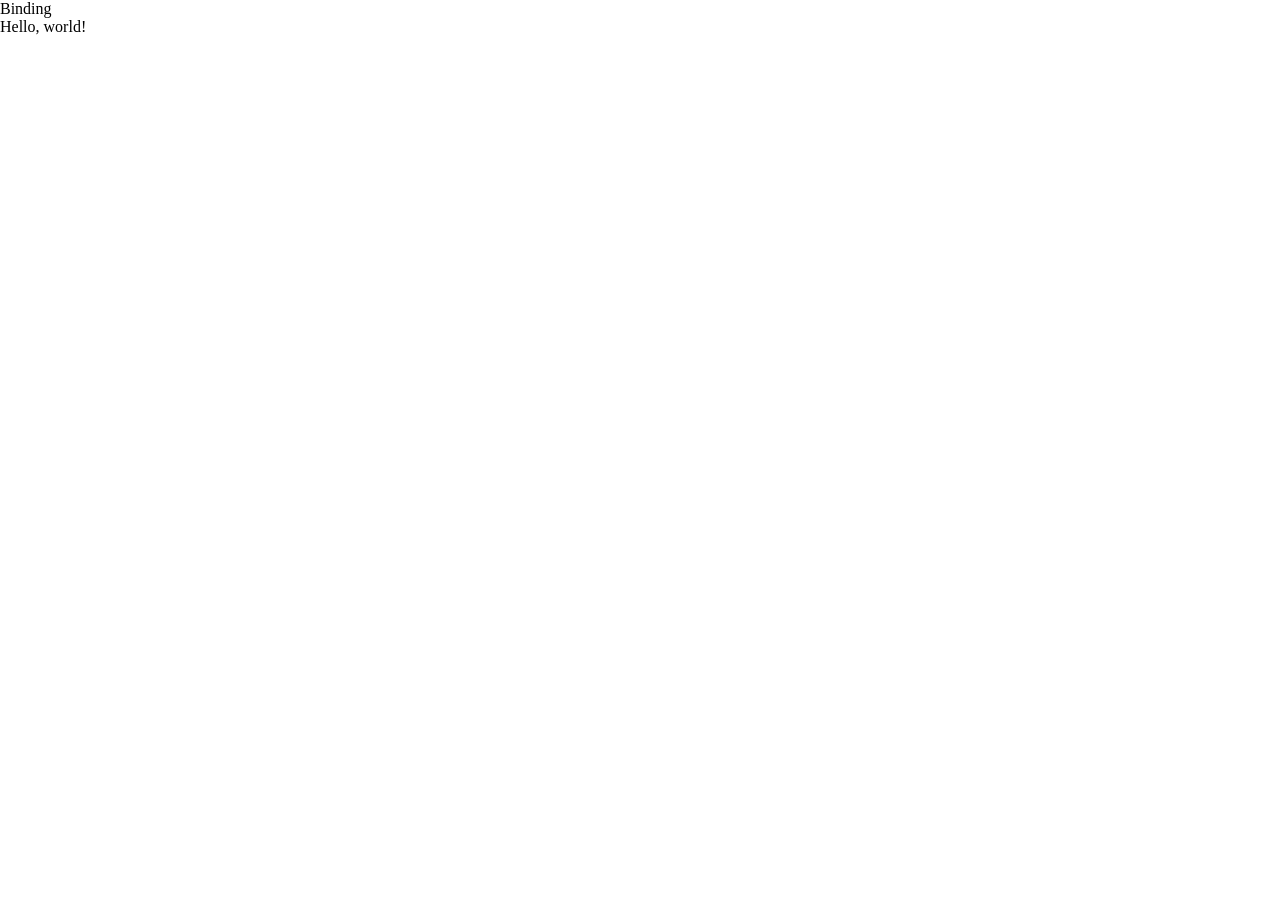
==== index.html @ 4f9f87b6 "Initial commit" ====
<html>
	<head>
		<meta name="viewport" content="width=device-width, initial-scale=1">
		<title>Binding</title>
		<link href="styles/reset.css" rel="stylesheet">
	</head>
	<body>
		<h1>Binding</h1>
		<p>Hello, world!</p>
	</body>
</html>
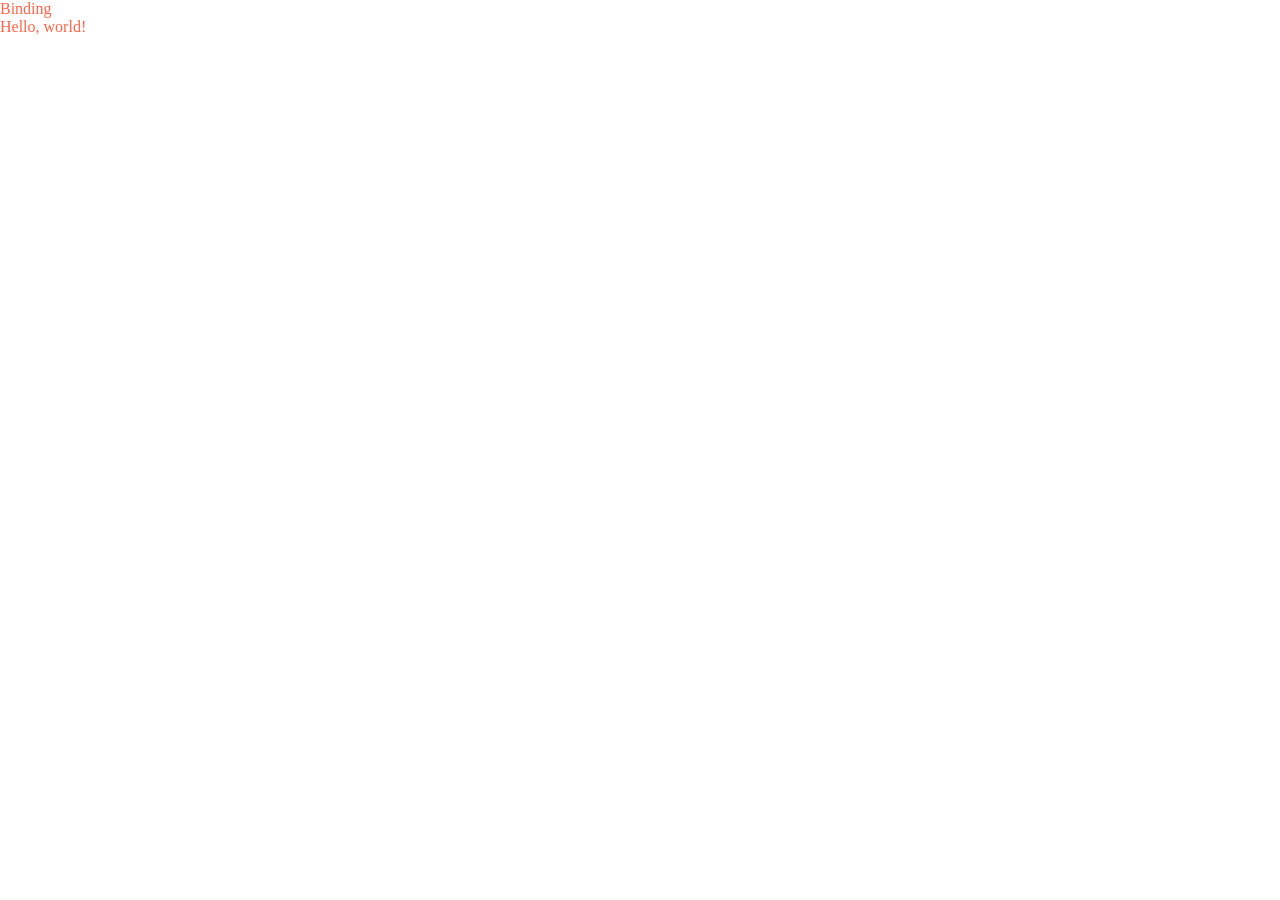
==== commit 83ebeee8: "Added common stylesheet" ====
--- a/index.html
+++ b/index.html
@@ -3,6 +3,7 @@
 		<meta name="viewport" content="width=device-width, initial-scale=1">
 		<title>Binding</title>
 		<link href="styles/reset.css" rel="stylesheet">
+		<link href="styles/common.css" rel="stylesheet">
 	</head>
 	<body>
 		<h1>Binding</h1>
--- a/styles/common.css
+++ b/styles/common.css
@@ -0,0 +1,3 @@
+body {
+	color: tomato;
+}
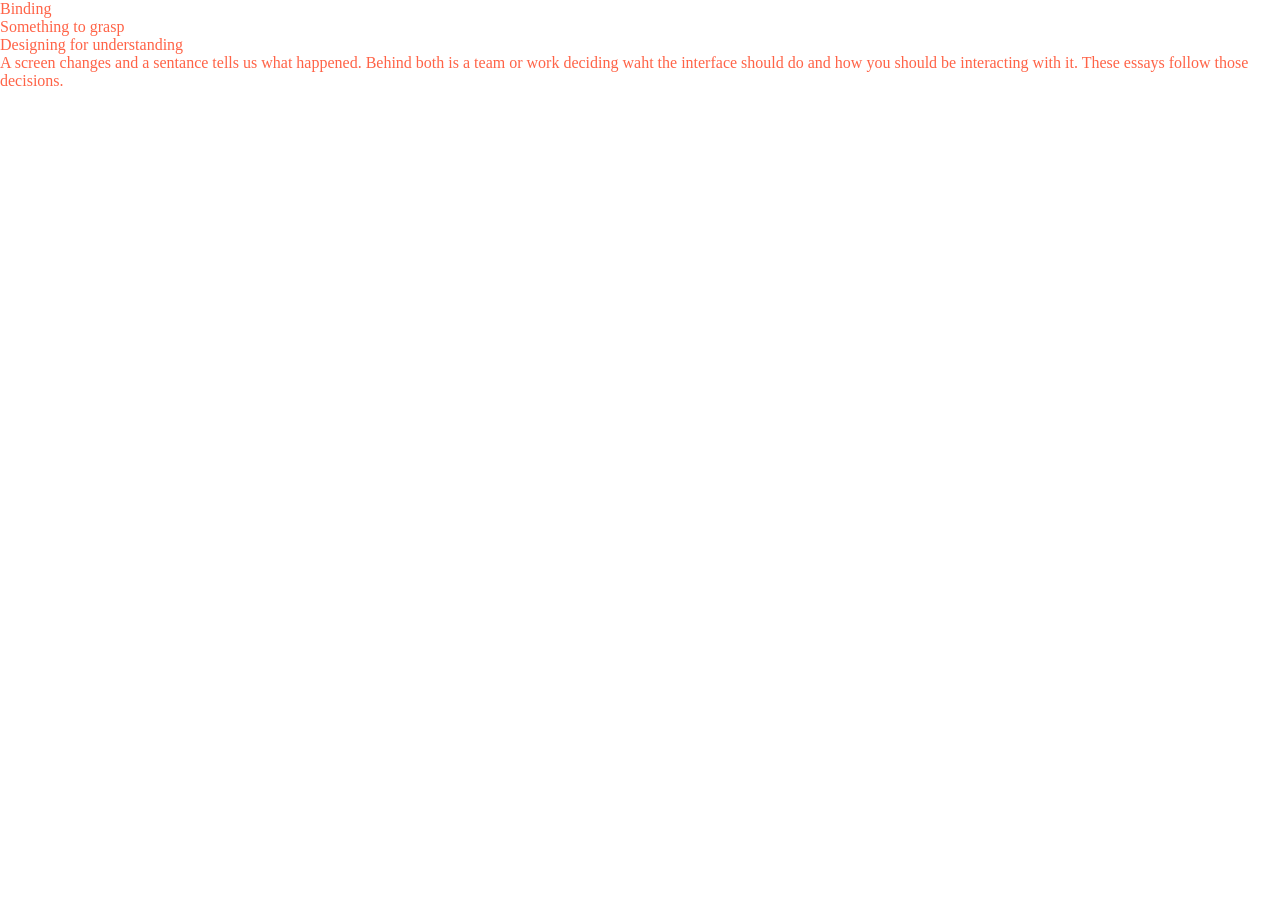
==== commit a7a6ef3c: "Testing" ====
--- a/index.html
+++ b/index.html
@@ -1,4 +1,4 @@
-<html>
+<!doctype html>
 	<head>
 		<meta name="viewport" content="width=device-width, initial-scale=1">
 		<title>Binding</title>
@@ -6,7 +6,19 @@
 		<link href="styles/common.css" rel="stylesheet">
 	</head>
 	<body>
-		<h1>Binding</h1>
-		<p>Hello, world!</p>
+		<header>
+			<p class="label">Binding</p>
+		</header>
+
+		<main>
+			<h1>Something to grasp</h1>
+
+			<section>
+				<h2 class="label">Designing for understanding</h2>
+				<p>A screen changes and a sentance tells us what happened. Behind both is a team or work deciding waht the interface should do and how you should be interacting with it. These essays follow those decisions. </p>
+			</section>
+
+
+		</main>
 	</body>
 </html>
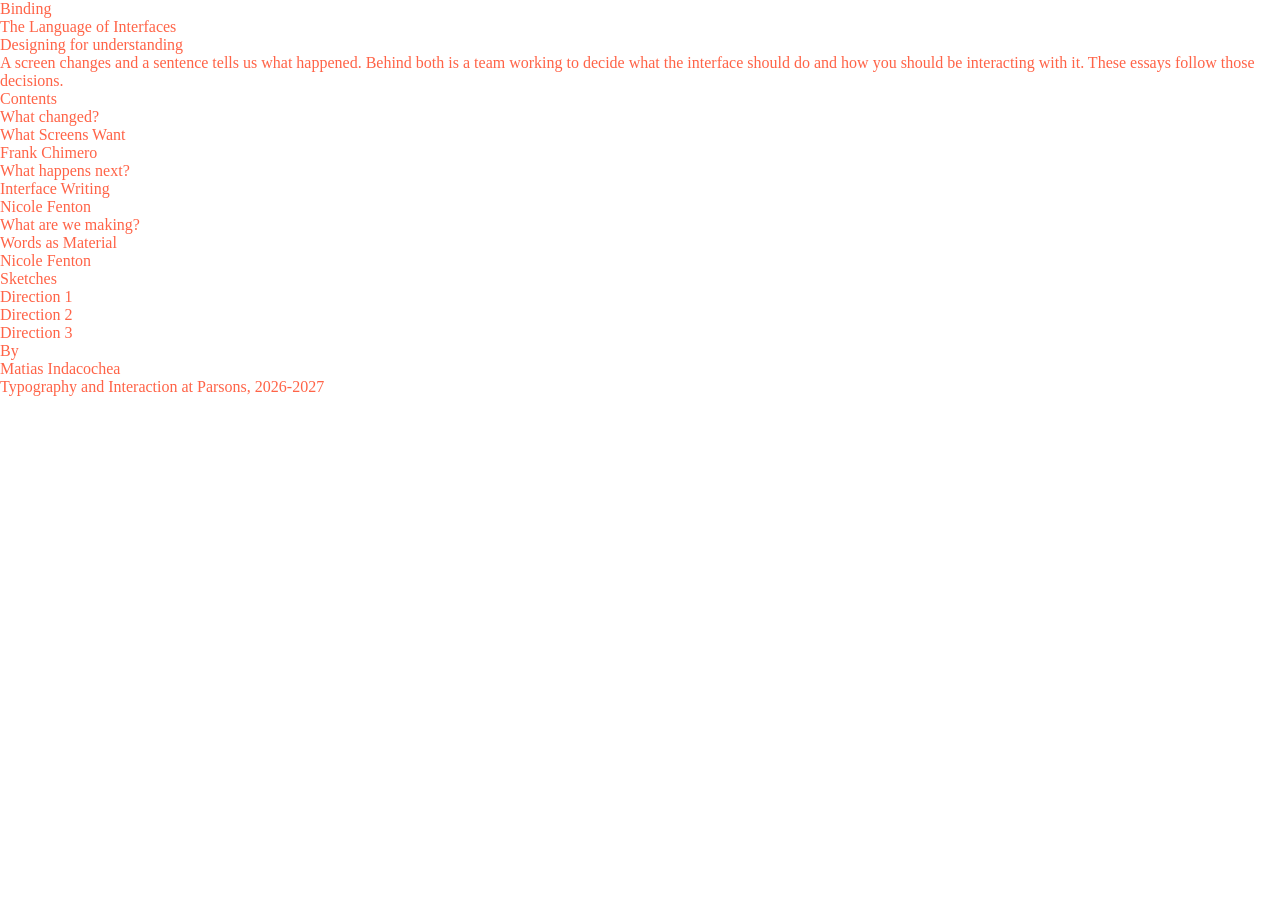
==== commit 7b631d02: "Html setup and polish for all directions" ====
--- a/index.html
+++ b/index.html
@@ -1,24 +1,61 @@
 <!doctype html>
+<html lang="eng">
+
 	<head>
 		<meta name="viewport" content="width=device-width, initial-scale=1">
 		<title>Binding</title>
 		<link href="styles/reset.css" rel="stylesheet">
 		<link href="styles/common.css" rel="stylesheet">
 	</head>
+
 	<body>
 		<header>
 			<p class="label">Binding</p>
 		</header>
 
 		<main>
-			<h1>Something to grasp</h1>
+			<h1>The Language of Interfaces</h1>
 
 			<section>
 				<h2 class="label">Designing for understanding</h2>
-				<p>A screen changes and a sentance tells us what happened. Behind both is a team or work deciding waht the interface should do and how you should be interacting with it. These essays follow those decisions. </p>
+				<p>A screen changes and a sentence tells us what happened. Behind both is a team working to decide what the interface should do and how you should be interacting with it. These essays follow those decisions. </p>
 			</section>
 
+			<section>
+				<h2 class="label">Contents</h2>
+				<ol>
+					<li>
+						<p>What changed?</p>
+						<p><cite>What Screens Want</cite></p>
+						<p class="label">Frank Chimero</p>
+					</li>
+					<li>
+						<p>What happens next?</p>
+						<p><cite>Interface Writing</cite></p>
+						<p class="label">Nicole Fenton</p>
+					</li>
+					<li>
+						<p>What are we making?</p>
+						<p><cite>Words as Material</cite></p>
+						<p class="label">Nicole Fenton</p>
+					</li>
+				</ol>
+			</section>
 
+			<nav>
+				<h2 class="label">Sketches</h2>
+				<ul>
+					<li><a href="direction-1/">Direction 1</a></li>
+					<li><a href="direction-2/">Direction 2</a></li>
+					<li><a href="direction-3/">Direction 3</a></li>
+				</ul>
+			</nav>
 		</main>
+
+		<footer>
+			<h2 class="label">By</h2>
+			<p>Matias Indacochea</p>
+			<p>Typography and Interaction at Parsons, 2026-2027</p>
+		</footer>
 	</body>
 </html>
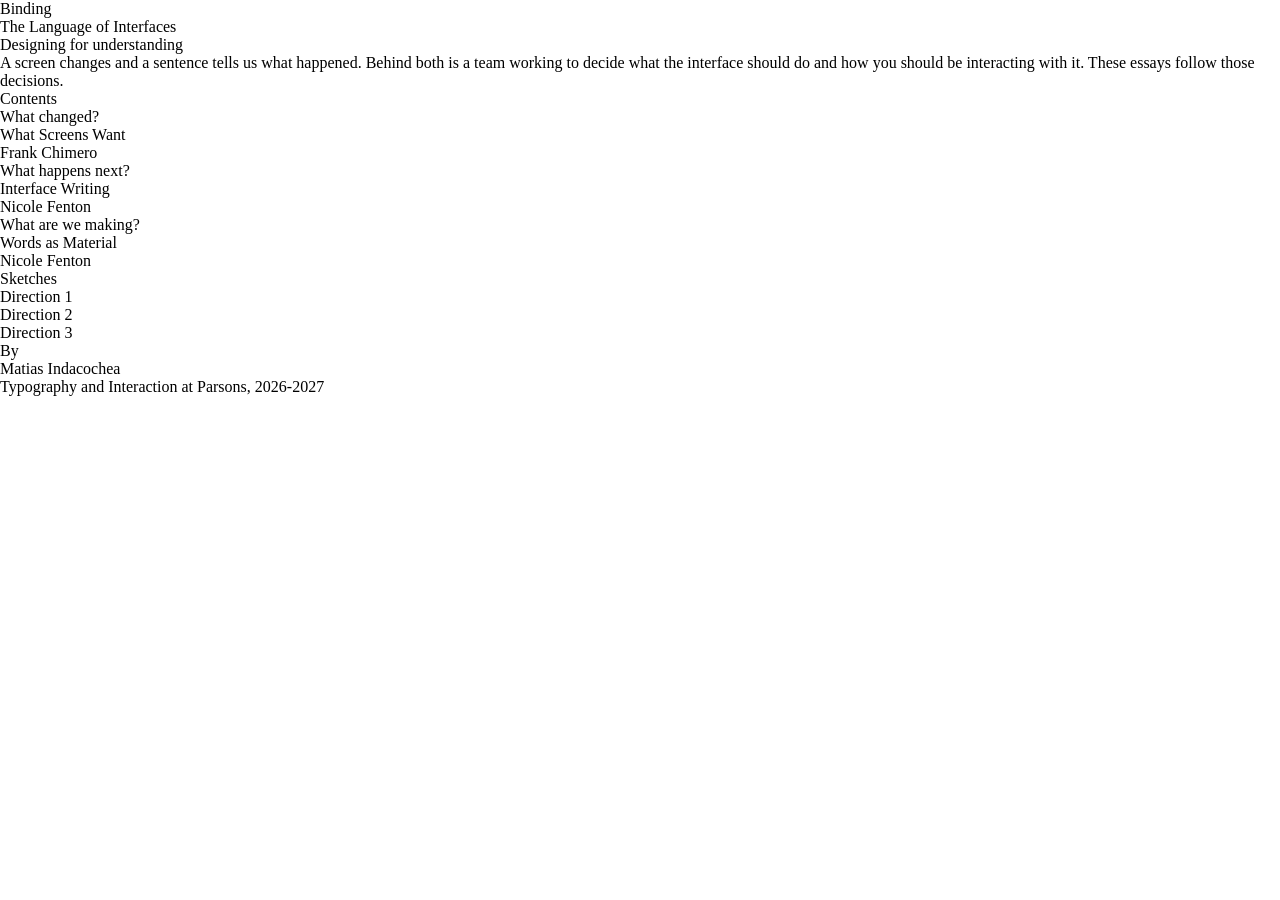
==== commit e7c85c82: "Comments on intent on all directions" ====
--- a/index.html
+++ b/index.html
@@ -16,46 +16,50 @@
 		<main>
 			<h1>The Language of Interfaces</h1>
 
-			<section>
-				<h2 class="label">Designing for understanding</h2>
-				<p>A screen changes and a sentence tells us what happened. Behind both is a team working to decide what the interface should do and how you should be interacting with it. These essays follow those decisions. </p>
-			</section>
+	<section>
+		<h2 class="label">Designing for understanding</h2>
+		<p>A screen changes and a sentence tells us what happened. Behind both is a team working to decide what the interface should do and how you should be interacting with it. These essays follow those decisions. </p>
+	</section>
 
-			<section>
-				<h2 class="label">Contents</h2>
-				<ol>
-					<li>
-						<p>What changed?</p>
-						<p><cite>What Screens Want</cite></p>
-						<p class="label">Frank Chimero</p>
-					</li>
-					<li>
-						<p>What happens next?</p>
-						<p><cite>Interface Writing</cite></p>
-						<p class="label">Nicole Fenton</p>
-					</li>
-					<li>
-						<p>What are we making?</p>
-						<p><cite>Words as Material</cite></p>
-						<p class="label">Nicole Fenton</p>
-					</li>
-				</ol>
-			</section>
+<!--table of contents in an ordered list in a order with intent-->
+	<section>
+		<h2 class="label">Contents</h2>
+			<ol>
+			<li>
+				<p>What changed?</p>
+				<p><cite>What Screens Want</cite></p>
+				<p class="label">Frank Chimero</p>
+			</li>
 
-			<nav>
-				<h2 class="label">Sketches</h2>
-				<ul>
-					<li><a href="direction-1/">Direction 1</a></li>
-					<li><a href="direction-2/">Direction 2</a></li>
-					<li><a href="direction-3/">Direction 3</a></li>
-				</ul>
-			</nav>
-		</main>
+			<li>
+				<p>What happens next?</p>
+				<p><cite>Interface Writing</cite></p>
+				<p class="label">Nicole Fenton</p>
+			</li>
 
-		<footer>
-			<h2 class="label">By</h2>
-			<p>Matias Indacochea</p>
-			<p>Typography and Interaction at Parsons, 2026-2027</p>
-		</footer>
+			<li>
+				<p>What are we making?</p>
+				<p><cite>Words as Material</cite></p>
+				<p class="label">Nicole Fenton</p>
+			</li>
+			</ol>
+	</section>
+
+<!--links to directions-->
+	<nav>
+		<h2 class="label">Sketches</h2>
+			<ul>
+				<li><a href="direction-1/">Direction 1</a></li>
+				<li><a href="direction-2/">Direction 2</a></li>
+				<li><a href="direction-3/">Direction 3</a></li>
+			</ul>
+	</nav>
+</main>
+
+	<footer>
+		<h2 class="label">By</h2>
+		<p>Matias Indacochea</p>
+		<p>Typography and Interaction at Parsons, 2026-2027</p>
+	</footer>
 	</body>
 </html>
--- a/styles/common.css
+++ b/styles/common.css
@@ -1,3 +1,11 @@
-body {
-	color: tomato;
+/*shared css rules for default pages*/
+:root {
+	--base: 1rem;
+
+	--size-xsm:calc(var(--base) * 0.75);
+	--size-sm:var(--base);
+	--size-md:calc(var(--base) * 1.25);
+	--size-lg:calc(var(--base) * 1.75);
+	--size-xlg:calc(var(--base) * 2.5);
+	--size-xxlg:calc(var(--base) * 3.5);
 }
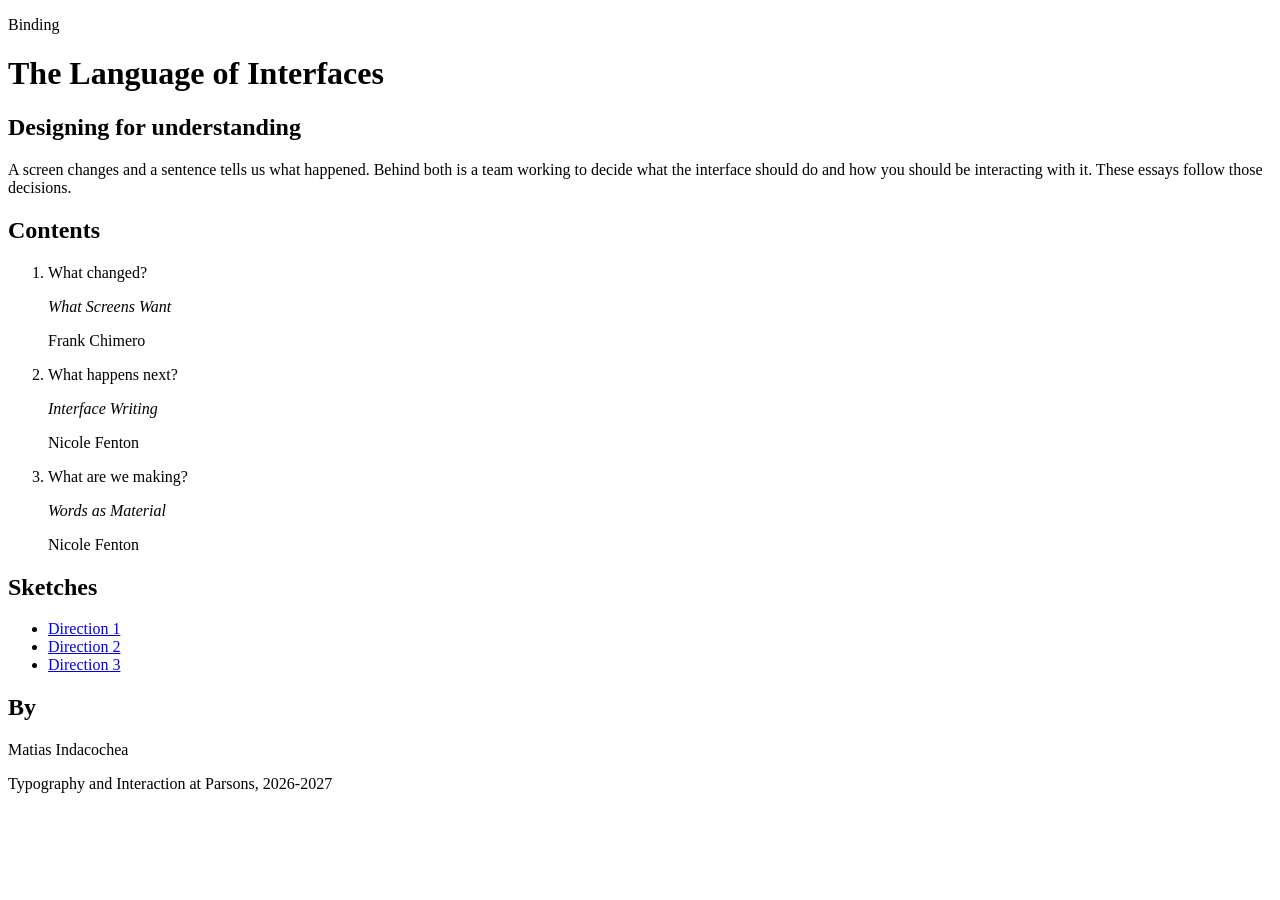
==== commit 6b07c5a4: "Things done in class" ====
--- a/index.html
+++ b/index.html
@@ -4,8 +4,10 @@
 	<head>
 		<meta name="viewport" content="width=device-width, initial-scale=1">
 		<title>Binding</title>
-		<link href="styles/reset.css" rel="stylesheet">
-		<link href="styles/common.css" rel="stylesheet">
+		<style>
+			@import 'style/reset.css' layer(reset);
+			@import 'styles/common.css' layer(common);
+		</style>
 	</head>
 
 	<body>
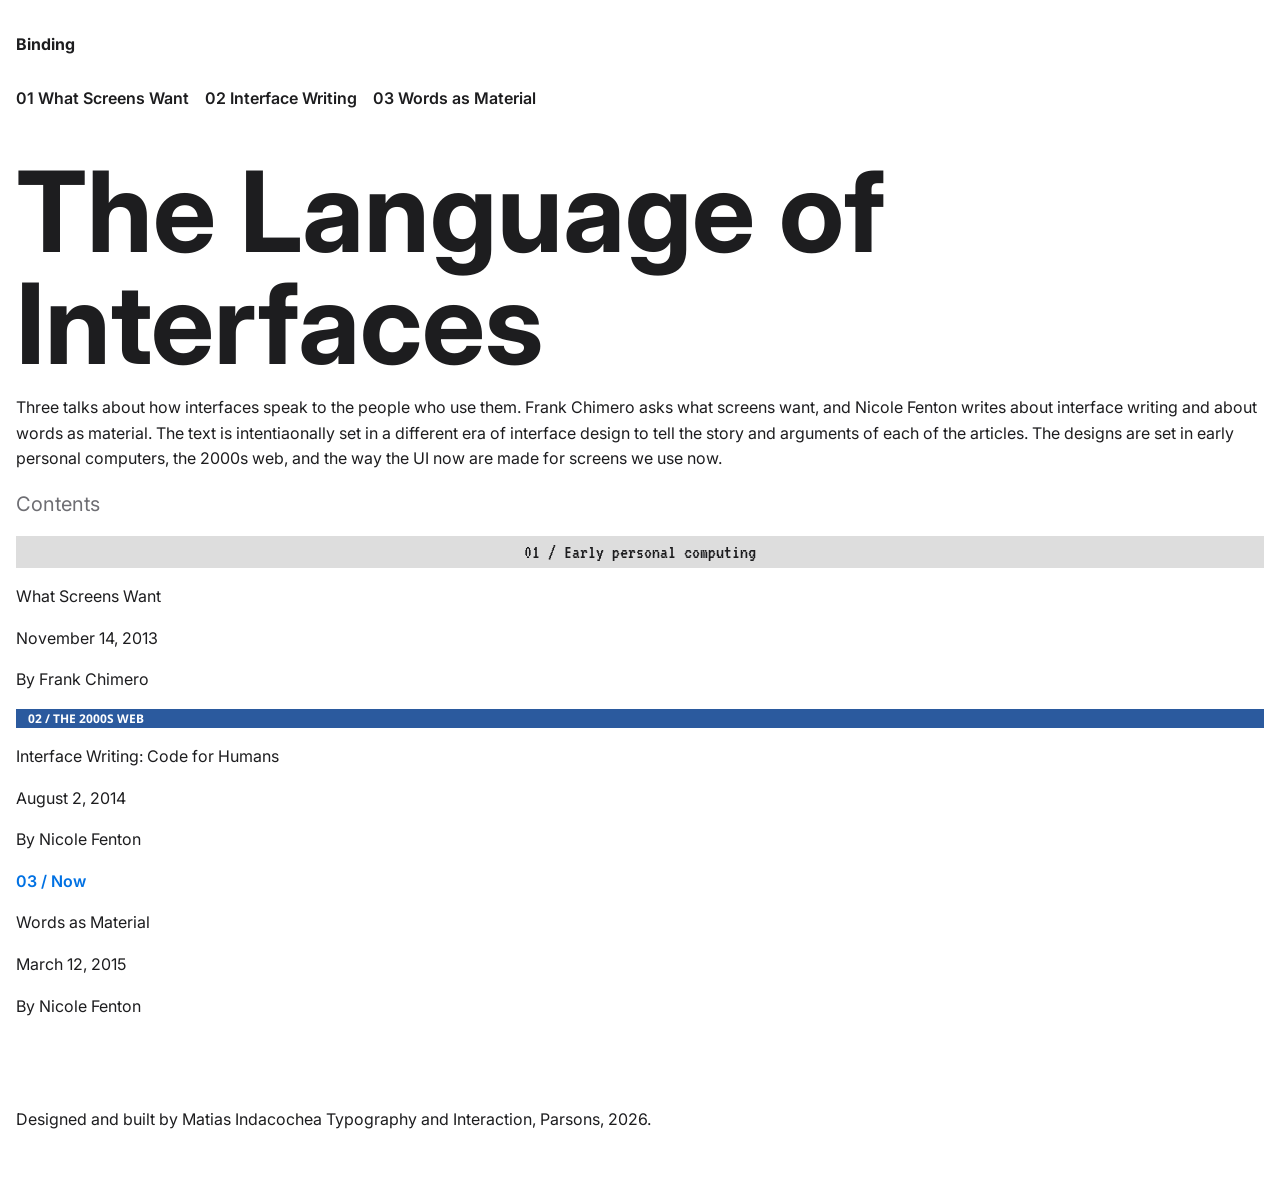
==== commit 1b51d023: "Styling for landing page as well as semantic html set. Direction 1 css made" ====
--- a/index.html
+++ b/index.html
@@ -1,67 +1,73 @@
 <!doctype html>
-<html lang="eng">
+<html lang="en">
 
 	<head>
 		<meta name="viewport" content="width=device-width, initial-scale=1">
-		<title>Binding</title>
+		<title>The Language of Interfaces</title>
+
 		<style>
-			@import 'style/reset.css' layer(reset);
+			@import 'styles/reset.css' layer(reset);
 			@import 'styles/common.css' layer(common);
 		</style>
+		<link rel="preconnect" href="https://fonts.googleapis.com">
+		<link rel="preconnect" href="https://fonts.gstatic.com" crossorigin>
+		<link href="https://fonts.googleapis.com/css2?family=Gelasio:ital,wght@0,400..700;1,400..700&family=IBM+Plex+Mono:ital,wght@0,100;0,200;0,300;0,400;0,500;0,600;0,700;1,100;1,200;1,300;1,400;1,500;1,600;1,700&family=Inter:ital,opsz,wght@0,14..32,100..900;1,14..32,100..900&family=Noto+Sans:ital,wght@0,100..900;1,100..900&family=VT323&display=swap" rel="stylesheet">
 	</head>
 
 	<body>
 		<header>
-			<p class="label">Binding</p>
+			<p class="site-title">Binding</p>
+
+		<nav>
+				<a href="direction-1/">01 What Screens Want</a>
+				<a href="direction-2/">02 Interface Writing</a>
+				<a href="direction-3/">03 Words as Material</a>
+		</nav>
+
 		</header>
 
-		<main>
-			<h1>The Language of Interfaces</h1>
+	<main>
+		<section>
+				<h1>The Language of Interfaces</h1>
 
-	<section>
-		<h2 class="label">Designing for understanding</h2>
-		<p>A screen changes and a sentence tells us what happened. Behind both is a team working to decide what the interface should do and how you should be interacting with it. These essays follow those decisions. </p>
+				<p>Three talks about how interfaces speak to the people who use them. Frank Chimero asks what screens want, and Nicole Fenton writes about interface writing and about words as material. The text is intentiaonally set in a different era of interface design to tell the story and arguments of each of the articles. The designs are set in early personal computers, the 2000s web, and the way the UI now are made for screens we use now.</p>
+		</section>
+
+		<section>
+		<h2>Contents</h2>
+
+		<!-- Ordered list because the texts go in order, oldest era to newest with intent -->
+			<ol>
+				<li>
+					<p class="era-screens">01 / Early personal computing</p>
+					<h3><a href="direction-1/">What Screens Want</a></h3>
+					<p>November 14, 2013</p>
+					<p>By Frank Chimero</p>
+				</li>
+
+				<li>
+					<p class="era-interface">02 / The 2000s web</p>
+					<h3><a href="direction-2/">Interface Writing: Code for Humans</a></h3>
+					<p>August 2, 2014</p>
+					<p>By Nicole Fenton</p>
+				</li>
+
+				<li>
+					<p class="era-words">03 / Now</p>
+					<h3><a href="direction-3/">Words as Material</a></h3>
+					<p>March 12, 2015</p>
+					<p>By Nicole Fenton</p>
+				</li>
+			</ol>
+
 	</section>
-
-<!--table of contents in an ordered list in a order with intent-->
-	<section>
-		<h2 class="label">Contents</h2>
-			<ol>
-			<li>
-				<p>What changed?</p>
-				<p><cite>What Screens Want</cite></p>
-				<p class="label">Frank Chimero</p>
-			</li>
-
-			<li>
-				<p>What happens next?</p>
-				<p><cite>Interface Writing</cite></p>
-				<p class="label">Nicole Fenton</p>
-			</li>
-
-			<li>
-				<p>What are we making?</p>
-				<p><cite>Words as Material</cite></p>
-				<p class="label">Nicole Fenton</p>
-			</li>
-			</ol>
-	</section>
-
-<!--links to directions-->
-	<nav>
-		<h2 class="label">Sketches</h2>
-			<ul>
-				<li><a href="direction-1/">Direction 1</a></li>
-				<li><a href="direction-2/">Direction 2</a></li>
-				<li><a href="direction-3/">Direction 3</a></li>
-			</ul>
-	</nav>
-</main>
+	</main>
 
 	<footer>
-		<h2 class="label">By</h2>
-		<p>Matias Indacochea</p>
-		<p>Typography and Interaction at Parsons, 2026-2027</p>
+
+		<p>Designed and built by Matias Indacochea Typography and Interaction, Parsons, 2026.</p>
+
 	</footer>
+
 	</body>
 </html>
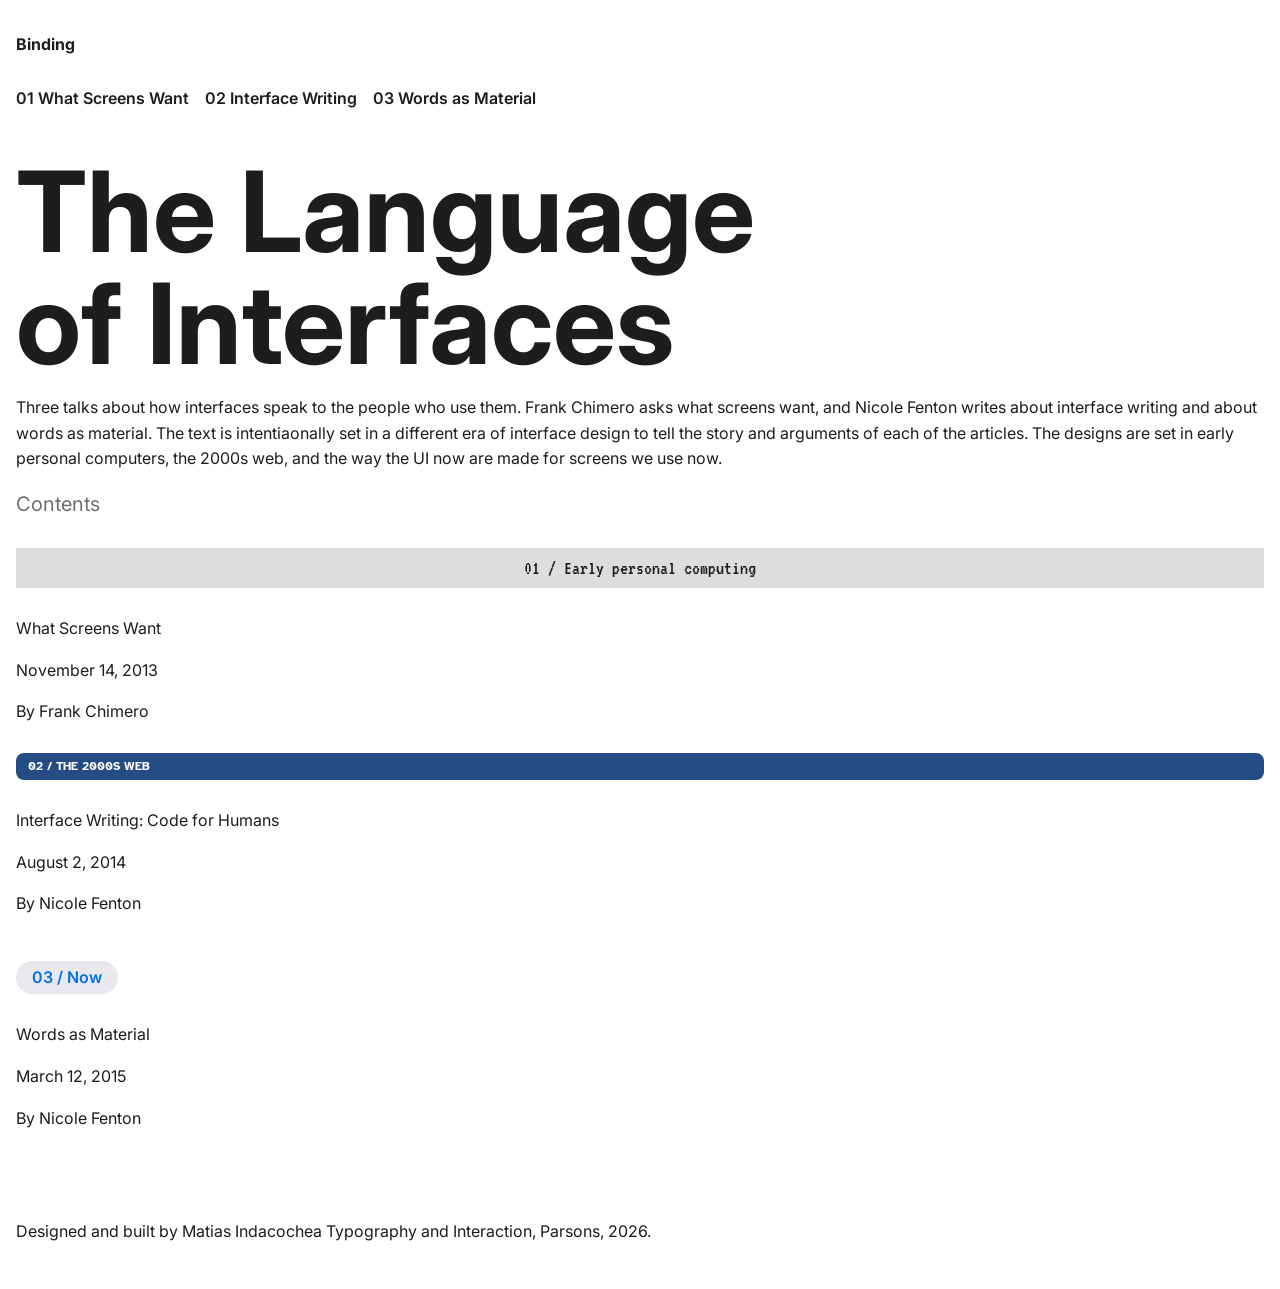
==== commit b16df312: "Finished direction 3 styling as well as general bug fixes and edits" ====
--- a/index.html
+++ b/index.html
@@ -11,7 +11,8 @@
 		</style>
 		<link rel="preconnect" href="https://fonts.googleapis.com">
 		<link rel="preconnect" href="https://fonts.gstatic.com" crossorigin>
-		<link href="https://fonts.googleapis.com/css2?family=Gelasio:ital,wght@0,400..700;1,400..700&family=IBM+Plex+Mono:ital,wght@0,100;0,200;0,300;0,400;0,500;0,600;0,700;1,100;1,200;1,300;1,400;1,500;1,600;1,700&family=Inter:ital,opsz,wght@0,14..32,100..900;1,14..32,100..900&family=Noto+Sans:ital,wght@0,100..900;1,100..900&family=VT323&display=swap" rel="stylesheet">
+		<link href="https://fonts.googleapis.com/css2?family=Atkinson+Hyperlegible:ital,wght@0,400;0,700;1,400;1,700&family=Inter:ital,opsz,wght@0,14..32,100..900;1,14..32,100..900&family=VT323&display=swap" rel="stylesheet">
+		
 	</head>
 
 	<body>
